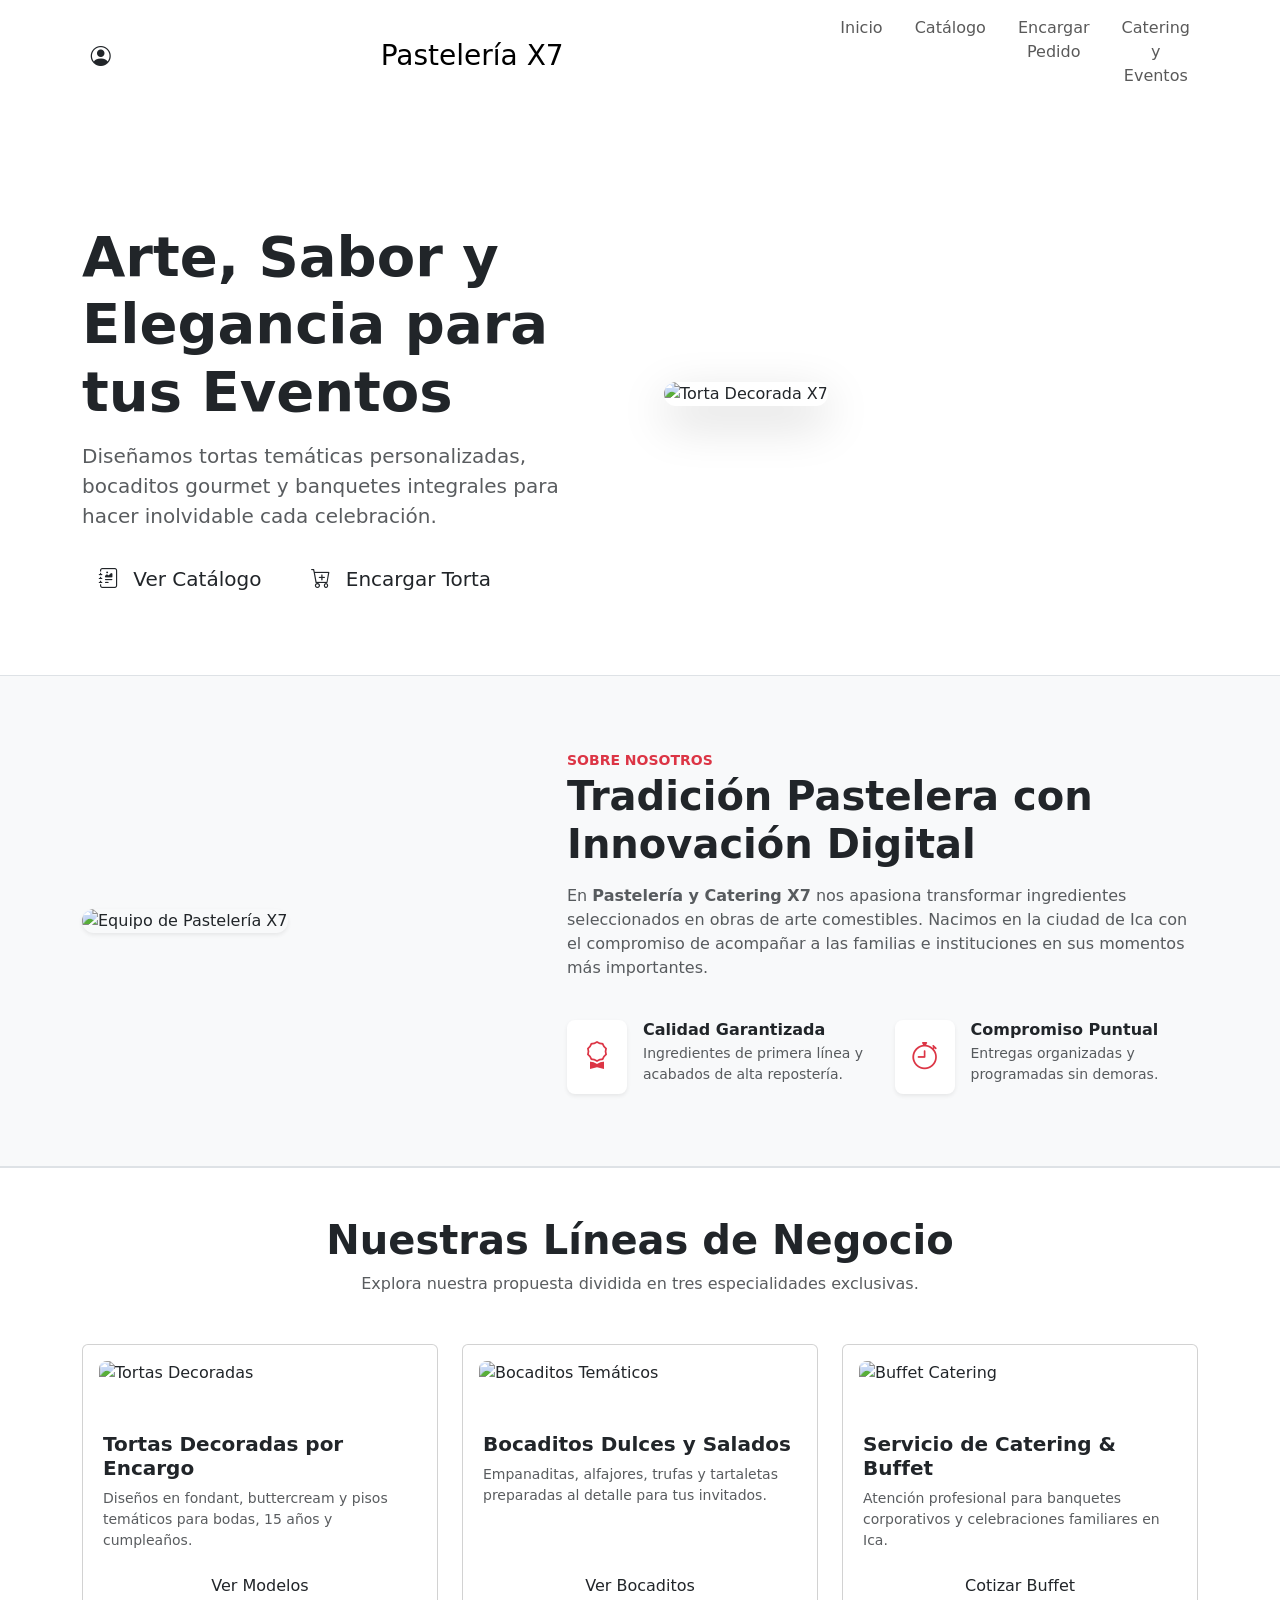
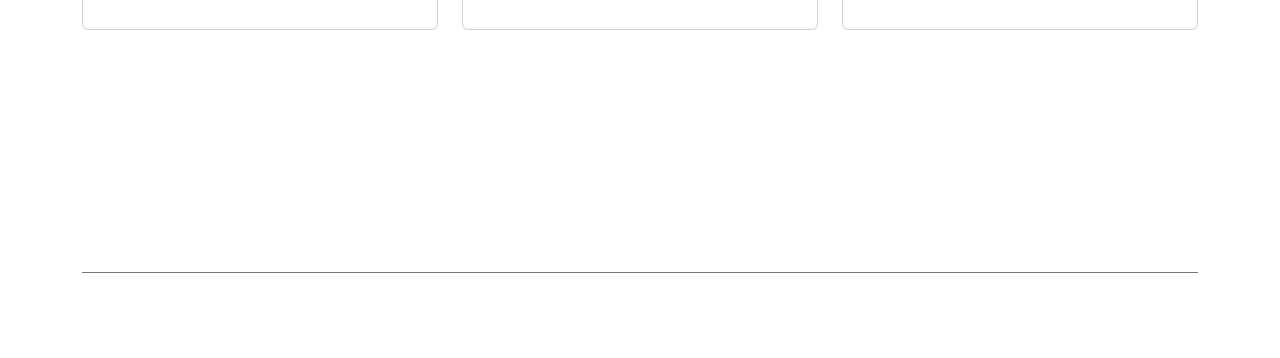
==== src/main/resources/templates/index.html @ 669dd6ac "Primer commit" ====
<!DOCTYPE html>
<html lang="es" xmlns:th="http://www.thymeleaf.org">

<head>
  <meta charset="UTF-8">
  <meta name="viewport" content="width=device-width, initial-scale=1.0">
  <title>Pastelería y Catering X7 | Ica</title>

  <link href="https://cdn.jsdelivr.net/npm/bootstrap@5.3.2/dist/css/bootstrap.min.css" rel="stylesheet">
  <link rel="stylesheet" href="https://cdn.jsdelivr.net/npm/bootstrap-icons@1.11.1/font/bootstrap-icons.css">
  <link rel="stylesheet" th:href="@{/css/style.css}">
</head>

<body>

  <nav class="navbar navbar-expand-lg navbar-custom sticky-top">
  <div class="container">
    <div class="d-flex align-items-center justify-content-between w-100 py-3">
      <div class="d-flex align-items-center gap-3 order-1">
        <div class="dropdown">
          <a class="btn btn-outline-burgundy btn-sm rounded-circle" href="#" data-bs-toggle="dropdown" aria-expanded="false" aria-label="Usuario">
            <i class="bi bi-person-circle fs-5"></i>
          </a>
          <ul class="dropdown-menu shadow border-0" id="authMenu"></ul>
        </div>
      </div>

      <div class="text-center order-2 flex-grow-1">
        <a class="navbar-brand fs-3 m-0" th:href="@{/}">Pastelería <span>X7</span></a>
      </div>

      <div class="order-3 ms-2">
        <button class="navbar-toggler d-lg-none" type="button" data-bs-toggle="collapse" data-bs-target="#navbarNav" aria-controls="navbarNav" aria-expanded="false" aria-label="Menú">
          <span class="navbar-toggler-icon"></span>
        </button>
      </div>
    </div> 

    <div class="collapse navbar-collapse justify-content-center pb-2" id="navbarNav">
      <ul class="navbar-nav gap-lg-3 text-center">
        <li class="nav-item"><a class="nav-link" th:href="@{/}">Inicio</a></li>
        <li class="nav-item"><a class="nav-link" th:href="@{/catalogo}">Catálogo</a></li>
        <li class="nav-item"><a class="nav-link" th:href="@{/pedido}">Encargar Pedido</a></li>
        <li class="nav-item"><a class="nav-link" th:href="@{/reservar}">Catering y Eventos</a></li>
      </ul>
    </div>
  </div>
</nav>

  <main>
    <!-- Hero Section -->
    <header class="py-5 bg-white border-bottom">
      <div class="container py-4">
        <div class="row align-items-center g-5">
          <div class="col-12 col-lg-6">
            <span class="badge badge-gold mb-3"><i class="bi bi-star-fill"></i> Repostería Artesanal & Catering en Ica</span>
            <h1 class="display-4 fw-bold text-dark mb-3">Arte, Sabor y Elegancia para tus Eventos</h1>
            <p class="lead text-muted mb-4">Diseñamos tortas temáticas personalizadas, bocaditos gourmet y banquetes integrales para hacer inolvidable cada celebración.</p>
            <div class="d-flex flex-wrap gap-3">
              <a th:href="@{/catalogo}" class="btn btn-terracotta btn-lg"><i class="bi bi-journal-richtext me-2"></i> Ver Catálogo</a>
              <a th:href="@{/pedido}" class="btn btn-outline-burgundy btn-lg"><i class="bi bi-cart-plus me-2"></i> Encargar Torta</a>
            </div>
          </div>
          <div class="col-12 col-lg-6">
            <div class="position-relative">
              <img src="https://images.unsplash.com/photo-1565958011703-44f9829ba187?w=800&auto=format&fit=crop&q=80" class="img-fluid rounded-4 shadow-lg" alt="Torta Decorada X7">
            </div>
          </div>
        </div>
      </div>
    </header>

    <!-- Sección Nosotros -->
    <section class="py-5 bg-light border-bottom">
      <div class="container py-4">
        <div class="row align-items-center g-5">
          <div class="col-12 col-lg-5">
            <img src="https://images.unsplash.com/photo-1556910103-1c02745aae4d?auto=format&fit=crop&w=800&q=80" class="img-fluid rounded-4 shadow-sm" alt="Equipo de Pastelería X7">
          </div>
          <div class="col-12 col-lg-7">
            <span class="text-uppercase fw-bold text-danger small tracking-wide">Sobre Nosotros</span>
            <h2 class="display-6 fw-bold mb-3">Tradición Pastelera con Innovación Digital</h2>
            <p class="text-muted">En <strong>Pastelería y Catering X7</strong> nos apasiona transformar ingredientes seleccionados en obras de arte comestibles. Nacimos en la ciudad de Ica con el compromiso de acompañar a las familias e instituciones en sus momentos más importantes.</p>

            <div class="row g-4 mt-2">
              <div class="col-12 col-md-6">
                <div class="d-flex align-items-start gap-3">
                  <div class="bg-white p-3 rounded-3 shadow-sm text-danger"><i class="bi bi-award fs-3"></i></div>
                  <div>
                    <h6 class="fw-bold mb-1">Calidad Garantizada</h6>
                    <p class="small text-muted mb-0">Ingredientes de primera línea y acabados de alta repostería.</p>
                  </div>
                </div>
              </div>
              <div class="col-12 col-md-6">
                <div class="d-flex align-items-start gap-3">
                  <div class="bg-white p-3 rounded-3 shadow-sm text-danger"><i class="bi bi-stopwatch fs-3"></i></div>
                  <div>
                    <h6 class="fw-bold mb-1">Compromiso Puntual</h6>
                    <p class="small text-muted mb-0">Entregas organizadas y programadas sin demoras.</p>
                  </div>
                </div>
              </div>
            </div>
          </div>
        </div>
      </div>
    </section>

    <!-- Categorías Destacadas -->
    <section class="py-5 bg-white border-top">
      <div class="container">
        <div class="text-center max-w-xl mx-auto mb-5">
          <h2 class="fw-bold display-6">Nuestras Líneas de Negocio</h2>
          <p class="text-muted">Explora nuestra propuesta dividida en tres especialidades exclusivas.</p>
        </div>

        <div class="row g-4">
          <div class="col-12 col-md-6 col-lg-4">
            <div class="card card-modern h-100 p-3">
              <img src="https://images.unsplash.com/photo-1578985545062-69928b1d9587?auto=format&fit=crop&w=600&q=80" class="card-img-top img-fluid rounded-3" alt="Tortas Decoradas">
              <div class="card-body px-1">
                <span class="badge badge-gold mb-2">Tortas Exclusivas</span>
                <h5 class="fw-bold">Tortas Decoradas por Encargo</h5>
                <p class="card-text text-muted small">Diseños en fondant, buttercream y pisos temáticos para bodas, 15 años y cumpleaños.</p>
              </div>
              <div class="card-footer bg-transparent border-0 px-1 pt-0">
                <a th:href="@{/catalogo}" class="btn btn-outline-burgundy w-100">Ver Modelos</a>
              </div>
            </div>
          </div>

          <div class="col-12 col-md-6 col-lg-4">
            <div class="card card-modern h-100 p-3">
              <img src="https://images.unsplash.com/photo-1559598467-f8b76c8155d0?auto=format&fit=crop&w=600&q=80" class="card-img-top img-fluid rounded-3" alt="Bocaditos Temáticos">
              <div class="card-body px-1">
                <span class="badge badge-gold mb-2">Bocaditos Gourmet</span>
                <h5 class="fw-bold">Bocaditos Dulces y Salados</h5>
                <p class="card-text text-muted small">Empanaditas, alfajores, trufas y tartaletas preparadas al detalle para tus invitados.</p>
              </div>
              <div class="card-footer bg-transparent border-0 px-1 pt-0">
                <a th:href="@{/catalogo}" class="btn btn-outline-burgundy w-100">Ver Bocaditos</a>
              </div>
            </div>
          </div>

          <div class="col-12 col-md-6 col-lg-4">
            <div class="card card-modern h-100 p-3">
              <img src="https://images.unsplash.com/photo-1555244162-803834f70033?auto=format&fit=crop&w=600&q=80" class="card-img-top img-fluid rounded-3" alt="Buffet Catering">
              <div class="card-body px-1">
                <span class="badge badge-gold mb-2">Eventos Integrales</span>
                <h5 class="fw-bold">Servicio de Catering & Buffet</h5>
                <p class="card-text text-muted small">Atención profesional para banquetes corporativos y celebraciones familiares en Ica.</p>
              </div>
              <div class="card-footer bg-transparent border-0 px-1 pt-0">
                <a th:href="@{/reservar}" class="btn btn-terracotta w-100">Cotizar Buffet</a>
              </div>
            </div>
          </div>
        </div>
      </div>
    </section>
  </main>

  <!-- Footer -->
  <footer class="footer-modern py-5">
    <div class="container">
      <div class="row g-4 mb-4">
        <div class="col-12 col-md-6 col-lg-4">
          <h4 class="font-serif fw-bold text-white">Pastelería X7</h4>
          <p class="small text-white-50">Empresa iqueña dedicada a la alta repostería y servicios de catering integral.</p>
        </div>
        <div class="col-12 col-md-6 col-lg-4">
          <h6 class="fw-bold text-white mb-3">Enlaces Rápidos</h6>
          <ul class="list-unstyled small">
            <li><a th:href="@{/}" class="text-white-50 text-decoration-none">Inicio</a></li>
            <li><a th:href="@{/catalogo}" class="text-white-50 text-decoration-none">Catálogo Digital</a></li>
            <li><a th:href="@{/pedido}" class="text-white-50 text-decoration-none">Encargar Pedido</a></li>
          </ul>
        </div>
        <div class="col-12 col-md-6 col-lg-4">
          <h6 class="fw-bold text-white mb-3">Contacto</h6>
          <p class="small text-white-50 mb-1"><i class="bi bi-geo-alt me-2"></i> Ica, Perú</p>
          <p class="small text-white-50 mb-1"><i class="bi bi-whatsapp me-2"></i> +51 987 654 321</p>
          <p class="small text-white-50"><i class="bi bi-envelope me-2"></i> contacto@pasteleriax7.com</p>
        </div>
      </div>
      <div class="border-top border-secondary pt-3 text-center small text-white-50">
        <p class="mb-0">&copy; 2026 Pastelería y Catering X7.</p>
      </div>
    </div>
  </footer>

  <script src="https://cdn.jsdelivr.net/npm/bootstrap@5.3.2/dist/js/bootstrap.bundle.min.js"></script>
  <script th:src="@{/js/x7-auth.js}"></script>
  <script th:src="@{/js/script.js}"></script>
</body>

</html>
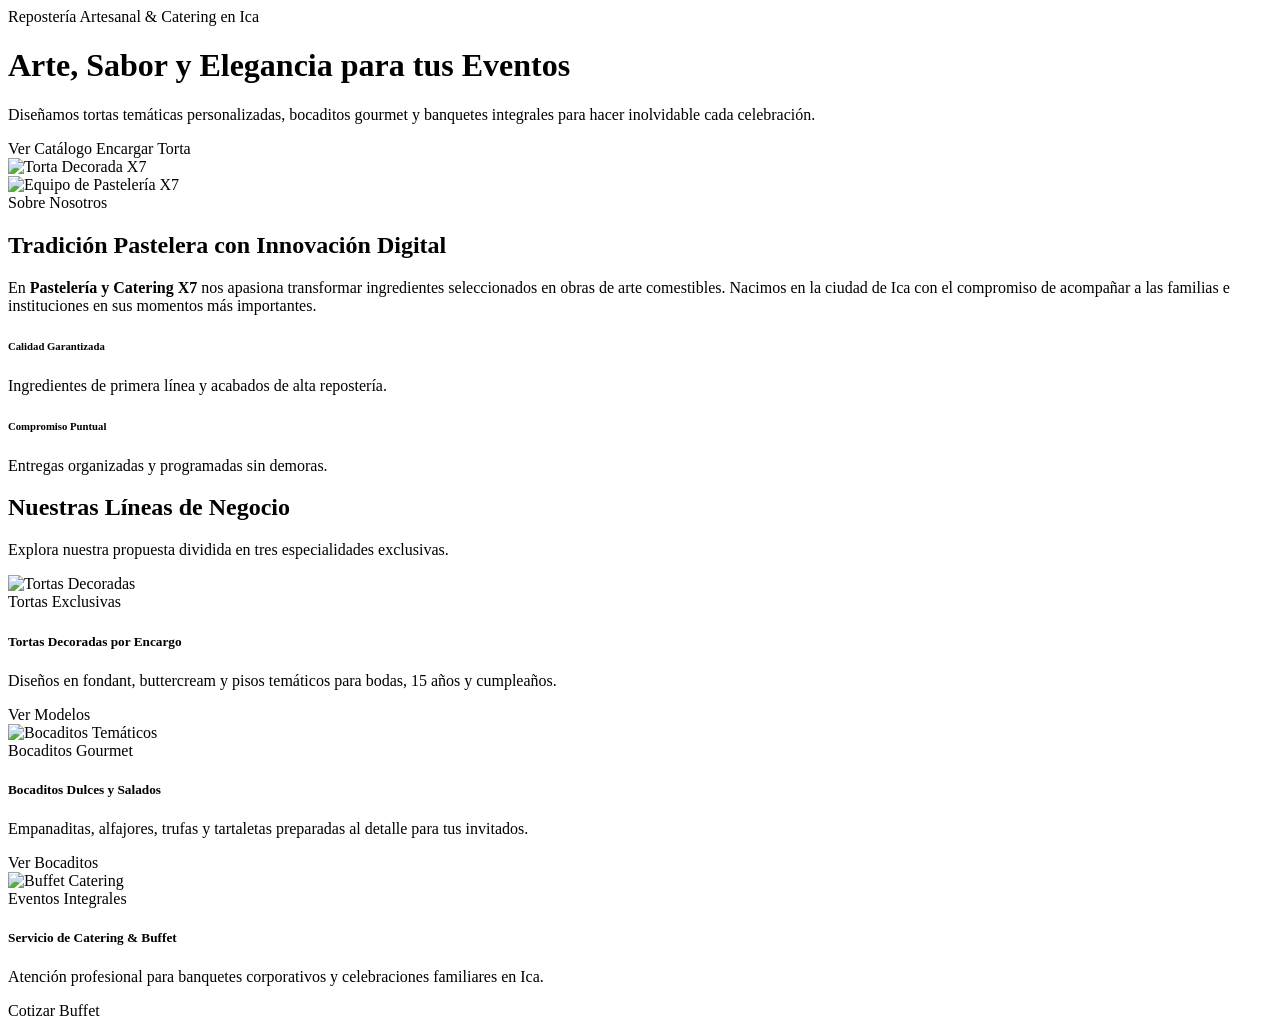
==== commit 3291cbc9: "templates: renderizar vistas y formularios en el servidor" ====
--- a/src/main/resources/templates/index.html
+++ b/src/main/resources/templates/index.html
@@ -1,59 +1,23 @@
 <!DOCTYPE html>
 <html lang="es" xmlns:th="http://www.thymeleaf.org">
 
-<head>
-  <meta charset="UTF-8">
-  <meta name="viewport" content="width=device-width, initial-scale=1.0">
-  <title>Pastelería y Catering X7 | Ica</title>
-
-  <link href="https://cdn.jsdelivr.net/npm/bootstrap@5.3.2/dist/css/bootstrap.min.css" rel="stylesheet">
-  <link rel="stylesheet" href="https://cdn.jsdelivr.net/npm/bootstrap-icons@1.11.1/font/bootstrap-icons.css">
-  <link rel="stylesheet" th:href="@{/css/style.css}">
-</head>
+<head th:replace="~{fragments/layout :: head('Pastelería y Catering en Ica')}"></head>
 
 <body>
 
-  <nav class="navbar navbar-expand-lg navbar-custom sticky-top">
-  <div class="container">
-    <div class="d-flex align-items-center justify-content-between w-100 py-3">
-      <div class="d-flex align-items-center gap-3 order-1">
-        <div class="dropdown">
-          <a class="btn btn-outline-burgundy btn-sm rounded-circle" href="#" data-bs-toggle="dropdown" aria-expanded="false" aria-label="Usuario">
-            <i class="bi bi-person-circle fs-5"></i>
-          </a>
-          <ul class="dropdown-menu shadow border-0" id="authMenu"></ul>
-        </div>
-      </div>
+  <nav th:replace="~{fragments/layout :: navbar('inicio')}"></nav>
 
-      <div class="text-center order-2 flex-grow-1">
-        <a class="navbar-brand fs-3 m-0" th:href="@{/}">Pastelería <span>X7</span></a>
-      </div>
-
-      <div class="order-3 ms-2">
-        <button class="navbar-toggler d-lg-none" type="button" data-bs-toggle="collapse" data-bs-target="#navbarNav" aria-controls="navbarNav" aria-expanded="false" aria-label="Menú">
-          <span class="navbar-toggler-icon"></span>
-        </button>
-      </div>
-    </div> 
-
-    <div class="collapse navbar-collapse justify-content-center pb-2" id="navbarNav">
-      <ul class="navbar-nav gap-lg-3 text-center">
-        <li class="nav-item"><a class="nav-link" th:href="@{/}">Inicio</a></li>
-        <li class="nav-item"><a class="nav-link" th:href="@{/catalogo}">Catálogo</a></li>
-        <li class="nav-item"><a class="nav-link" th:href="@{/pedido}">Encargar Pedido</a></li>
-        <li class="nav-item"><a class="nav-link" th:href="@{/reservar}">Catering y Eventos</a></li>
-      </ul>
-    </div>
+  <div class="container pt-3">
+    <div th:replace="~{fragments/layout :: alertas}"></div>
   </div>
-</nav>
 
   <main>
-    <!-- Hero Section -->
+    <!-- Hero -->
     <header class="py-5 bg-white border-bottom">
       <div class="container py-4">
         <div class="row align-items-center g-5">
           <div class="col-12 col-lg-6">
-            <span class="badge badge-gold mb-3"><i class="bi bi-star-fill"></i> Repostería Artesanal & Catering en Ica</span>
+            <span class="badge badge-gold mb-3"><i class="bi bi-star-fill"></i> Repostería Artesanal &amp; Catering en Ica</span>
             <h1 class="display-4 fw-bold text-dark mb-3">Arte, Sabor y Elegancia para tus Eventos</h1>
             <p class="lead text-muted mb-4">Diseñamos tortas temáticas personalizadas, bocaditos gourmet y banquetes integrales para hacer inolvidable cada celebración.</p>
             <div class="d-flex flex-wrap gap-3">
@@ -63,19 +27,21 @@
           </div>
           <div class="col-12 col-lg-6">
             <div class="position-relative">
-              <img src="https://images.unsplash.com/photo-1565958011703-44f9829ba187?w=800&auto=format&fit=crop&q=80" class="img-fluid rounded-4 shadow-lg" alt="Torta Decorada X7">
+              <img src="https://images.unsplash.com/photo-1565958011703-44f9829ba187?w=800&amp;auto=format&amp;fit=crop&amp;q=80"
+                   class="img-fluid rounded-4 shadow-lg" alt="Torta Decorada X7">
             </div>
           </div>
         </div>
       </div>
     </header>
 
-    <!-- Sección Nosotros -->
+    <!-- Nosotros -->
     <section class="py-5 bg-light border-bottom">
       <div class="container py-4">
         <div class="row align-items-center g-5">
           <div class="col-12 col-lg-5">
-            <img src="https://images.unsplash.com/photo-1556910103-1c02745aae4d?auto=format&fit=crop&w=800&q=80" class="img-fluid rounded-4 shadow-sm" alt="Equipo de Pastelería X7">
+            <img src="https://images.unsplash.com/photo-1556910103-1c02745aae4d?auto=format&amp;fit=crop&amp;w=800&amp;q=80"
+                 class="img-fluid rounded-4 shadow-sm" alt="Equipo de Pastelería X7">
           </div>
           <div class="col-12 col-lg-7">
             <span class="text-uppercase fw-bold text-danger small tracking-wide">Sobre Nosotros</span>
@@ -107,7 +73,7 @@
       </div>
     </section>
 
-    <!-- Categorías Destacadas -->
+    <!-- Líneas de negocio -->
     <section class="py-5 bg-white border-top">
       <div class="container">
         <div class="text-center max-w-xl mx-auto mb-5">
@@ -118,7 +84,8 @@
         <div class="row g-4">
           <div class="col-12 col-md-6 col-lg-4">
             <div class="card card-modern h-100 p-3">
-              <img src="https://images.unsplash.com/photo-1578985545062-69928b1d9587?auto=format&fit=crop&w=600&q=80" class="card-img-top img-fluid rounded-3" alt="Tortas Decoradas">
+              <img src="https://images.unsplash.com/photo-1578985545062-69928b1d9587?auto=format&amp;fit=crop&amp;w=600&amp;q=80"
+                   class="card-img-top img-fluid rounded-3" alt="Tortas Decoradas">
               <div class="card-body px-1">
                 <span class="badge badge-gold mb-2">Tortas Exclusivas</span>
                 <h5 class="fw-bold">Tortas Decoradas por Encargo</h5>
@@ -132,7 +99,8 @@
 
           <div class="col-12 col-md-6 col-lg-4">
             <div class="card card-modern h-100 p-3">
-              <img src="https://images.unsplash.com/photo-1559598467-f8b76c8155d0?auto=format&fit=crop&w=600&q=80" class="card-img-top img-fluid rounded-3" alt="Bocaditos Temáticos">
+              <img src="https://images.unsplash.com/photo-1559598467-f8b76c8155d0?auto=format&amp;fit=crop&amp;w=600&amp;q=80"
+                   class="card-img-top img-fluid rounded-3" alt="Bocaditos Temáticos">
               <div class="card-body px-1">
                 <span class="badge badge-gold mb-2">Bocaditos Gourmet</span>
                 <h5 class="fw-bold">Bocaditos Dulces y Salados</h5>
@@ -146,10 +114,11 @@
 
           <div class="col-12 col-md-6 col-lg-4">
             <div class="card card-modern h-100 p-3">
-              <img src="https://images.unsplash.com/photo-1555244162-803834f70033?auto=format&fit=crop&w=600&q=80" class="card-img-top img-fluid rounded-3" alt="Buffet Catering">
+              <img src="https://images.unsplash.com/photo-1555244162-803834f70033?auto=format&amp;fit=crop&amp;w=600&amp;q=80"
+                   class="card-img-top img-fluid rounded-3" alt="Buffet Catering">
               <div class="card-body px-1">
                 <span class="badge badge-gold mb-2">Eventos Integrales</span>
-                <h5 class="fw-bold">Servicio de Catering & Buffet</h5>
+                <h5 class="fw-bold">Servicio de Catering &amp; Buffet</h5>
                 <p class="card-text text-muted small">Atención profesional para banquetes corporativos y celebraciones familiares en Ica.</p>
               </div>
               <div class="card-footer bg-transparent border-0 px-1 pt-0">
@@ -162,38 +131,8 @@
     </section>
   </main>
 
-  <!-- Footer -->
-  <footer class="footer-modern py-5">
-    <div class="container">
-      <div class="row g-4 mb-4">
-        <div class="col-12 col-md-6 col-lg-4">
-          <h4 class="font-serif fw-bold text-white">Pastelería X7</h4>
-          <p class="small text-white-50">Empresa iqueña dedicada a la alta repostería y servicios de catering integral.</p>
-        </div>
-        <div class="col-12 col-md-6 col-lg-4">
-          <h6 class="fw-bold text-white mb-3">Enlaces Rápidos</h6>
-          <ul class="list-unstyled small">
-            <li><a th:href="@{/}" class="text-white-50 text-decoration-none">Inicio</a></li>
-            <li><a th:href="@{/catalogo}" class="text-white-50 text-decoration-none">Catálogo Digital</a></li>
-            <li><a th:href="@{/pedido}" class="text-white-50 text-decoration-none">Encargar Pedido</a></li>
-          </ul>
-        </div>
-        <div class="col-12 col-md-6 col-lg-4">
-          <h6 class="fw-bold text-white mb-3">Contacto</h6>
-          <p class="small text-white-50 mb-1"><i class="bi bi-geo-alt me-2"></i> Ica, Perú</p>
-          <p class="small text-white-50 mb-1"><i class="bi bi-whatsapp me-2"></i> +51 987 654 321</p>
-          <p class="small text-white-50"><i class="bi bi-envelope me-2"></i> contacto@pasteleriax7.com</p>
-        </div>
-      </div>
-      <div class="border-top border-secondary pt-3 text-center small text-white-50">
-        <p class="mb-0">&copy; 2026 Pastelería y Catering X7.</p>
-      </div>
-    </div>
-  </footer>
+  <footer th:replace="~{fragments/layout :: footer}"></footer>
+  <th:block th:replace="~{fragments/layout :: scripts}"></th:block>
 
-  <script src="https://cdn.jsdelivr.net/npm/bootstrap@5.3.2/dist/js/bootstrap.bundle.min.js"></script>
-  <script th:src="@{/js/x7-auth.js}"></script>
-  <script th:src="@{/js/script.js}"></script>
 </body>
-
-</html>+</html>
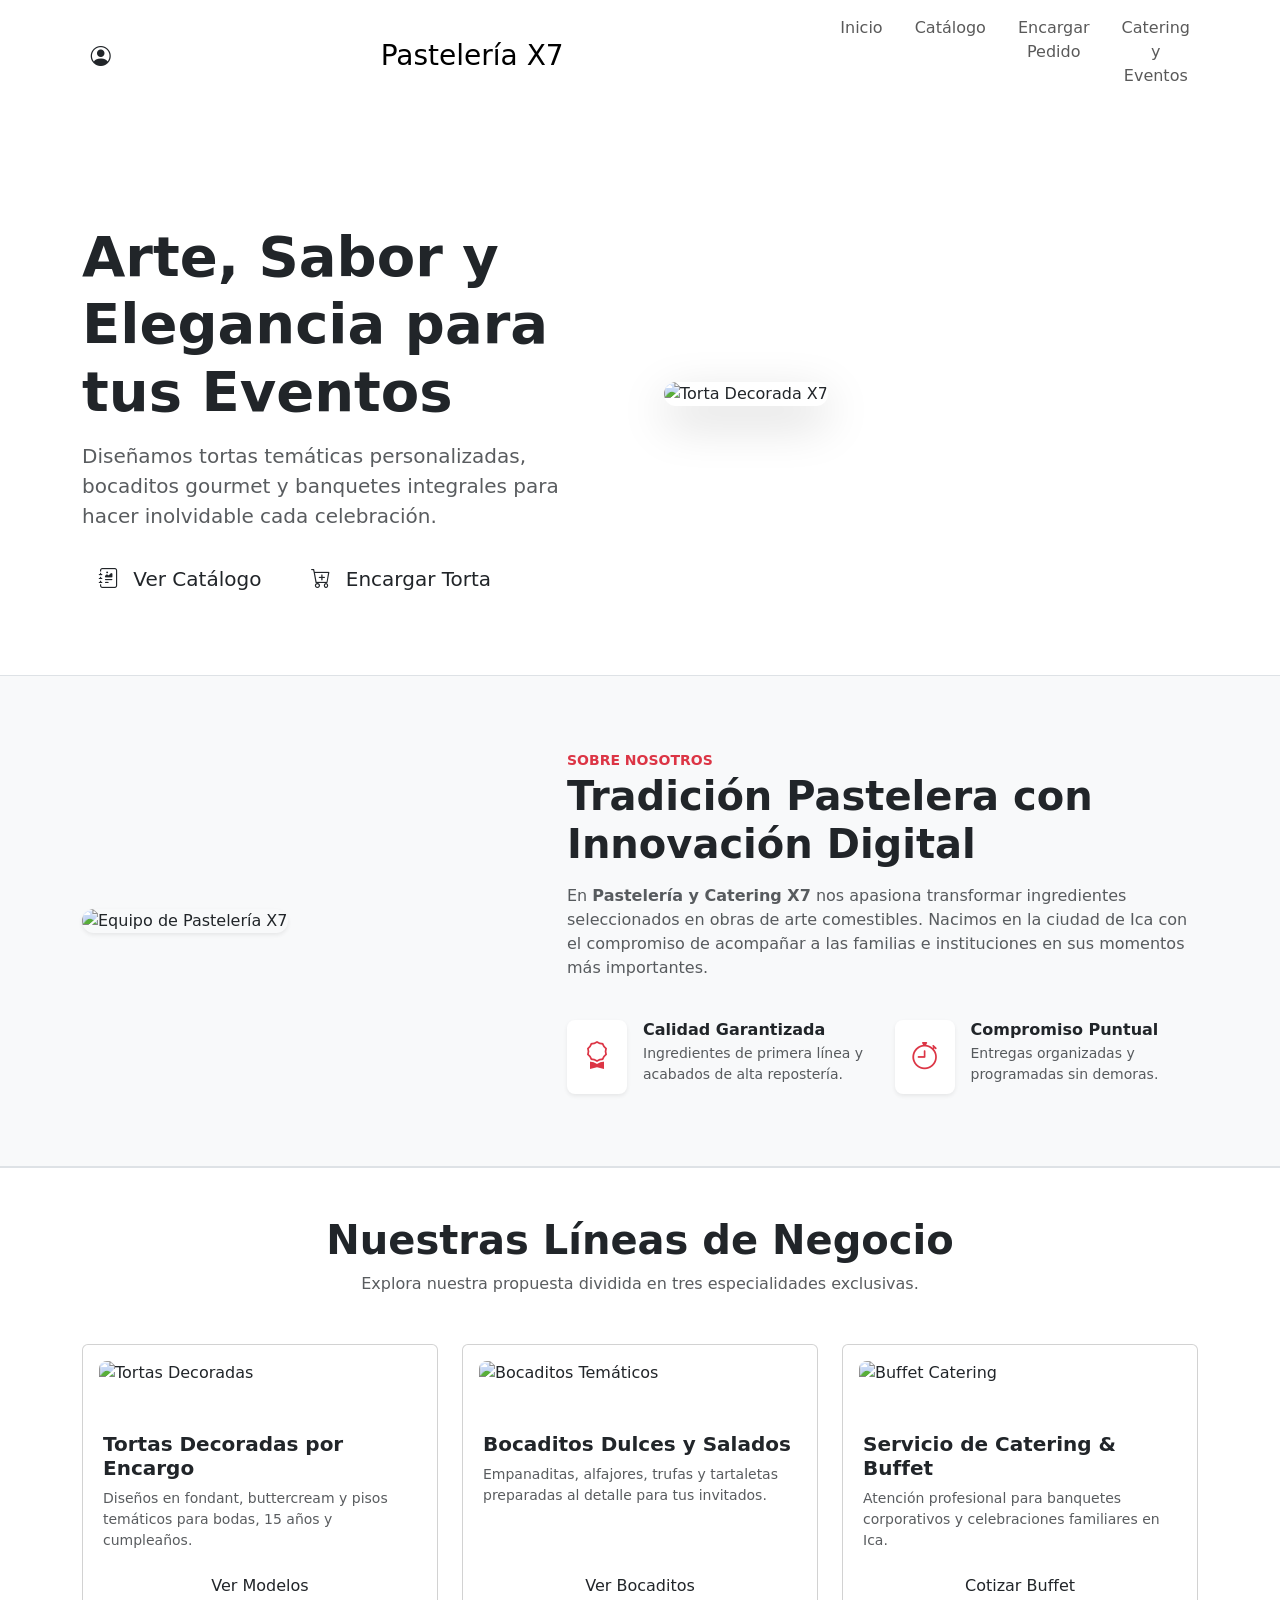
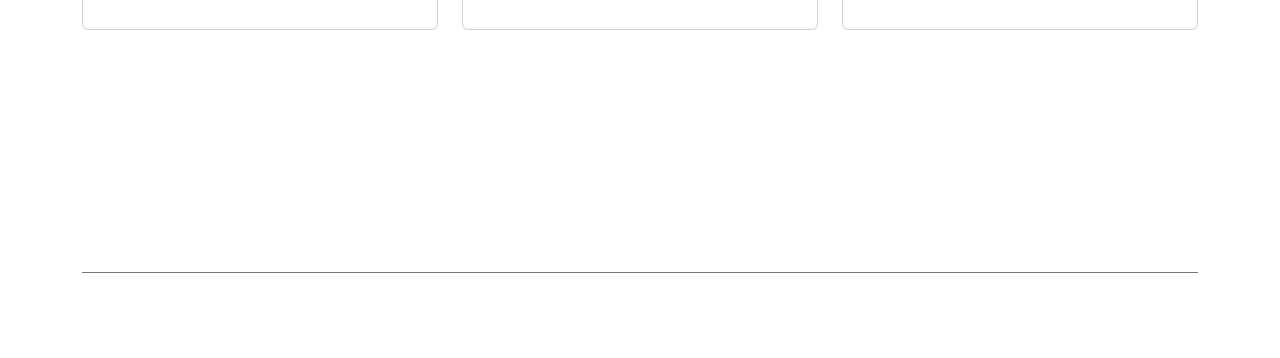
==== commit eb4f4e50: "revert: volver al alcance de la rubrica apf2" ====
--- a/src/main/resources/templates/index.html
+++ b/src/main/resources/templates/index.html
@@ -1,23 +1,59 @@
 <!DOCTYPE html>
 <html lang="es" xmlns:th="http://www.thymeleaf.org">
 
-<head th:replace="~{fragments/layout :: head('Pastelería y Catering en Ica')}"></head>
+<head>
+  <meta charset="UTF-8">
+  <meta name="viewport" content="width=device-width, initial-scale=1.0">
+  <title>Pastelería y Catering X7 | Ica</title>
+
+  <link href="https://cdn.jsdelivr.net/npm/bootstrap@5.3.2/dist/css/bootstrap.min.css" rel="stylesheet">
+  <link rel="stylesheet" href="https://cdn.jsdelivr.net/npm/bootstrap-icons@1.11.1/font/bootstrap-icons.css">
+  <link rel="stylesheet" th:href="@{/css/style.css}">
+</head>
 
 <body>
 
-  <nav th:replace="~{fragments/layout :: navbar('inicio')}"></nav>
+  <nav class="navbar navbar-expand-lg navbar-custom sticky-top">
+  <div class="container">
+    <div class="d-flex align-items-center justify-content-between w-100 py-3">
+      <div class="d-flex align-items-center gap-3 order-1">
+        <div class="dropdown">
+          <a class="btn btn-outline-burgundy btn-sm rounded-circle" href="#" data-bs-toggle="dropdown" aria-expanded="false" aria-label="Usuario">
+            <i class="bi bi-person-circle fs-5"></i>
+          </a>
+          <ul class="dropdown-menu shadow border-0" id="authMenu"></ul>
+        </div>
+      </div>
 
-  <div class="container pt-3">
-    <div th:replace="~{fragments/layout :: alertas}"></div>
+      <div class="text-center order-2 flex-grow-1">
+        <a class="navbar-brand fs-3 m-0" th:href="@{/}">Pastelería <span>X7</span></a>
+      </div>
+
+      <div class="order-3 ms-2">
+        <button class="navbar-toggler d-lg-none" type="button" data-bs-toggle="collapse" data-bs-target="#navbarNav" aria-controls="navbarNav" aria-expanded="false" aria-label="Menú">
+          <span class="navbar-toggler-icon"></span>
+        </button>
+      </div>
+    </div> 
+
+    <div class="collapse navbar-collapse justify-content-center pb-2" id="navbarNav">
+      <ul class="navbar-nav gap-lg-3 text-center">
+        <li class="nav-item"><a class="nav-link" th:href="@{/}">Inicio</a></li>
+        <li class="nav-item"><a class="nav-link" th:href="@{/catalogo}">Catálogo</a></li>
+        <li class="nav-item"><a class="nav-link" th:href="@{/pedido}">Encargar Pedido</a></li>
+        <li class="nav-item"><a class="nav-link" th:href="@{/reservar}">Catering y Eventos</a></li>
+      </ul>
+    </div>
   </div>
+</nav>
 
   <main>
-    <!-- Hero -->
+    <!-- Hero Section -->
     <header class="py-5 bg-white border-bottom">
       <div class="container py-4">
         <div class="row align-items-center g-5">
           <div class="col-12 col-lg-6">
-            <span class="badge badge-gold mb-3"><i class="bi bi-star-fill"></i> Repostería Artesanal &amp; Catering en Ica</span>
+            <span class="badge badge-gold mb-3"><i class="bi bi-star-fill"></i> Repostería Artesanal & Catering en Ica</span>
             <h1 class="display-4 fw-bold text-dark mb-3">Arte, Sabor y Elegancia para tus Eventos</h1>
             <p class="lead text-muted mb-4">Diseñamos tortas temáticas personalizadas, bocaditos gourmet y banquetes integrales para hacer inolvidable cada celebración.</p>
             <div class="d-flex flex-wrap gap-3">
@@ -27,21 +63,19 @@
           </div>
           <div class="col-12 col-lg-6">
             <div class="position-relative">
-              <img src="https://images.unsplash.com/photo-1565958011703-44f9829ba187?w=800&amp;auto=format&amp;fit=crop&amp;q=80"
-                   class="img-fluid rounded-4 shadow-lg" alt="Torta Decorada X7">
+              <img src="https://images.unsplash.com/photo-1565958011703-44f9829ba187?w=800&auto=format&fit=crop&q=80" class="img-fluid rounded-4 shadow-lg" alt="Torta Decorada X7">
             </div>
           </div>
         </div>
       </div>
     </header>
 
-    <!-- Nosotros -->
+    <!-- Sección Nosotros -->
     <section class="py-5 bg-light border-bottom">
       <div class="container py-4">
         <div class="row align-items-center g-5">
           <div class="col-12 col-lg-5">
-            <img src="https://images.unsplash.com/photo-1556910103-1c02745aae4d?auto=format&amp;fit=crop&amp;w=800&amp;q=80"
-                 class="img-fluid rounded-4 shadow-sm" alt="Equipo de Pastelería X7">
+            <img src="https://images.unsplash.com/photo-1556910103-1c02745aae4d?auto=format&fit=crop&w=800&q=80" class="img-fluid rounded-4 shadow-sm" alt="Equipo de Pastelería X7">
           </div>
           <div class="col-12 col-lg-7">
             <span class="text-uppercase fw-bold text-danger small tracking-wide">Sobre Nosotros</span>
@@ -73,7 +107,7 @@
       </div>
     </section>
 
-    <!-- Líneas de negocio -->
+    <!-- Categorías Destacadas -->
     <section class="py-5 bg-white border-top">
       <div class="container">
         <div class="text-center max-w-xl mx-auto mb-5">
@@ -84,8 +118,7 @@
         <div class="row g-4">
           <div class="col-12 col-md-6 col-lg-4">
             <div class="card card-modern h-100 p-3">
-              <img src="https://images.unsplash.com/photo-1578985545062-69928b1d9587?auto=format&amp;fit=crop&amp;w=600&amp;q=80"
-                   class="card-img-top img-fluid rounded-3" alt="Tortas Decoradas">
+              <img src="https://images.unsplash.com/photo-1578985545062-69928b1d9587?auto=format&fit=crop&w=600&q=80" class="card-img-top img-fluid rounded-3" alt="Tortas Decoradas">
               <div class="card-body px-1">
                 <span class="badge badge-gold mb-2">Tortas Exclusivas</span>
                 <h5 class="fw-bold">Tortas Decoradas por Encargo</h5>
@@ -99,8 +132,7 @@
 
           <div class="col-12 col-md-6 col-lg-4">
             <div class="card card-modern h-100 p-3">
-              <img src="https://images.unsplash.com/photo-1559598467-f8b76c8155d0?auto=format&amp;fit=crop&amp;w=600&amp;q=80"
-                   class="card-img-top img-fluid rounded-3" alt="Bocaditos Temáticos">
+              <img src="https://images.unsplash.com/photo-1559598467-f8b76c8155d0?auto=format&fit=crop&w=600&q=80" class="card-img-top img-fluid rounded-3" alt="Bocaditos Temáticos">
               <div class="card-body px-1">
                 <span class="badge badge-gold mb-2">Bocaditos Gourmet</span>
                 <h5 class="fw-bold">Bocaditos Dulces y Salados</h5>
@@ -114,11 +146,10 @@
 
           <div class="col-12 col-md-6 col-lg-4">
             <div class="card card-modern h-100 p-3">
-              <img src="https://images.unsplash.com/photo-1555244162-803834f70033?auto=format&amp;fit=crop&amp;w=600&amp;q=80"
-                   class="card-img-top img-fluid rounded-3" alt="Buffet Catering">
+              <img src="https://images.unsplash.com/photo-1555244162-803834f70033?auto=format&fit=crop&w=600&q=80" class="card-img-top img-fluid rounded-3" alt="Buffet Catering">
               <div class="card-body px-1">
                 <span class="badge badge-gold mb-2">Eventos Integrales</span>
-                <h5 class="fw-bold">Servicio de Catering &amp; Buffet</h5>
+                <h5 class="fw-bold">Servicio de Catering & Buffet</h5>
                 <p class="card-text text-muted small">Atención profesional para banquetes corporativos y celebraciones familiares en Ica.</p>
               </div>
               <div class="card-footer bg-transparent border-0 px-1 pt-0">
@@ -131,8 +162,38 @@
     </section>
   </main>
 
-  <footer th:replace="~{fragments/layout :: footer}"></footer>
-  <th:block th:replace="~{fragments/layout :: scripts}"></th:block>
+  <!-- Footer -->
+  <footer class="footer-modern py-5">
+    <div class="container">
+      <div class="row g-4 mb-4">
+        <div class="col-12 col-md-6 col-lg-4">
+          <h4 class="font-serif fw-bold text-white">Pastelería X7</h4>
+          <p class="small text-white-50">Empresa iqueña dedicada a la alta repostería y servicios de catering integral.</p>
+        </div>
+        <div class="col-12 col-md-6 col-lg-4">
+          <h6 class="fw-bold text-white mb-3">Enlaces Rápidos</h6>
+          <ul class="list-unstyled small">
+            <li><a th:href="@{/}" class="text-white-50 text-decoration-none">Inicio</a></li>
+            <li><a th:href="@{/catalogo}" class="text-white-50 text-decoration-none">Catálogo Digital</a></li>
+            <li><a th:href="@{/pedido}" class="text-white-50 text-decoration-none">Encargar Pedido</a></li>
+          </ul>
+        </div>
+        <div class="col-12 col-md-6 col-lg-4">
+          <h6 class="fw-bold text-white mb-3">Contacto</h6>
+          <p class="small text-white-50 mb-1"><i class="bi bi-geo-alt me-2"></i> Ica, Perú</p>
+          <p class="small text-white-50 mb-1"><i class="bi bi-whatsapp me-2"></i> +51 987 654 321</p>
+          <p class="small text-white-50"><i class="bi bi-envelope me-2"></i> contacto@pasteleriax7.com</p>
+        </div>
+      </div>
+      <div class="border-top border-secondary pt-3 text-center small text-white-50">
+        <p class="mb-0">&copy; 2026 Pastelería y Catering X7.</p>
+      </div>
+    </div>
+  </footer>
 
+  <script src="https://cdn.jsdelivr.net/npm/bootstrap@5.3.2/dist/js/bootstrap.bundle.min.js"></script>
+  <script th:src="@{/js/x7-auth.js}"></script>
+  <script th:src="@{/js/script.js}"></script>
 </body>
-</html>
+
+</html>
